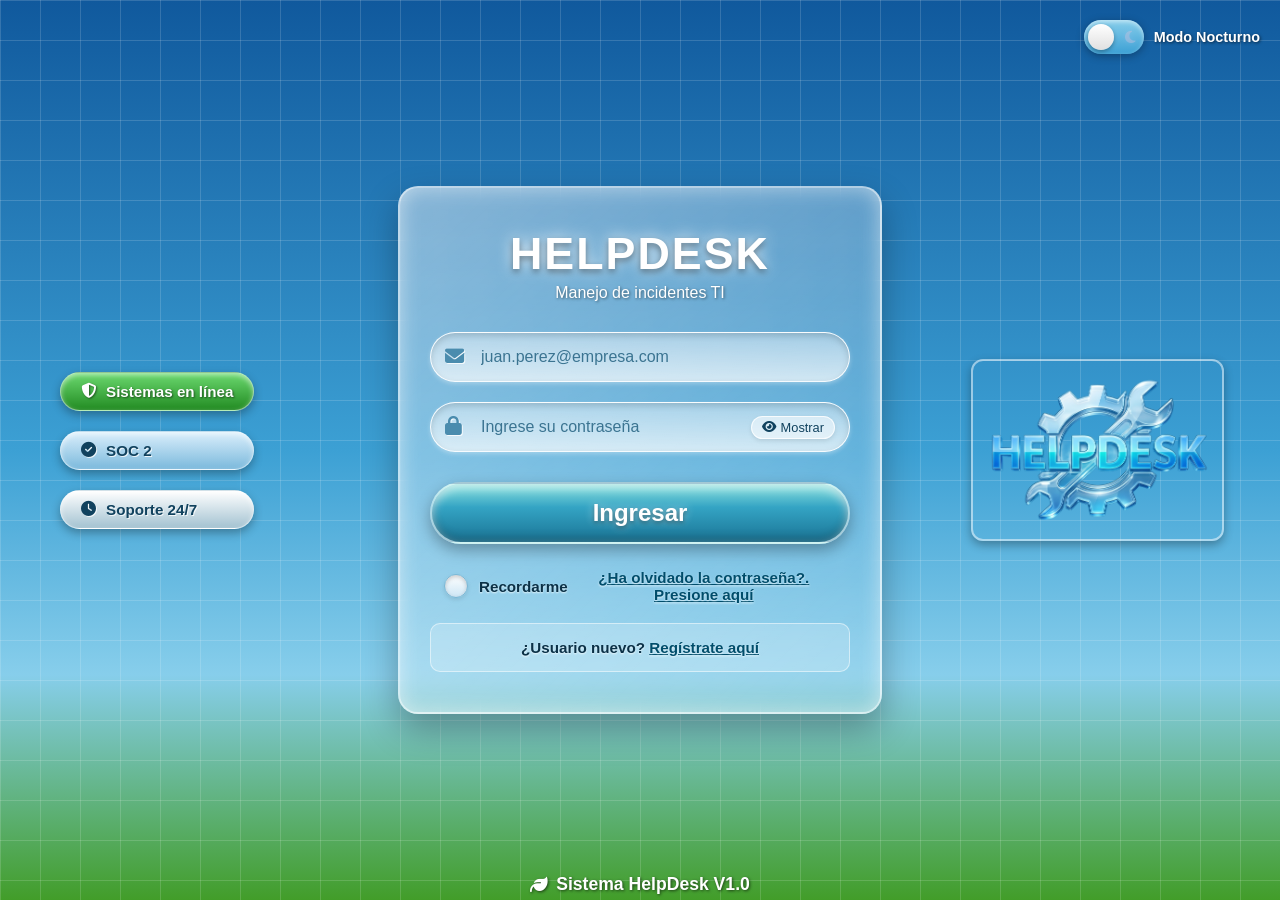
==== frontend/dashboard-admin.html @ 324e69d0 "Creación del favicon minimizado para las tabs de los navegadores." ====
<!DOCTYPE html>
<html lang="es">
<head>
    <meta charset="UTF-8">
    <meta name="viewport" content="width=device-width, initial-scale=1.0">
    <title>Administración - HelpDesk IT</title>
    <link rel="stylesheet" href="styles/dashboard-admin.css">
    <link rel="stylesheet" href="https://cdnjs.cloudflare.com/ajax/libs/font-awesome/6.4.0/css/all.min.css">
    <link rel="icon" type="image/png" href="favicon.png">
</head>
<body>
    <div class="background"></div>
    <div class="grid-overlay"></div>
    <div class="stars-overlay"></div>

    <!-- Topbar -->
    <header class="topbar">
        <div class="topbar-left">
            <h1><span class="logo-icon"><img src="logohelpdesk.png" alt="HelpDesk"></span> Administración HelpDesk</h1>
        </div>
        <div class="topbar-center">
            <nav class="main-nav">
                <button class="nav-btn active" data-page="resumen" title="Resumen general"><i class="fas fa-gauge-high"></i> <span>Resumen</span></button>
                <button class="nav-btn" data-page="usuarios" title="Gestión de usuarios y roles"><i class="fas fa-users-gear"></i> <span>Usuarios</span></button>
                <button class="nav-btn" data-page="bd" title="Base de datos"><i class="fas fa-database"></i> <span>BD</span></button>
                <button class="nav-btn" data-page="respaldos" title="Respaldos"><i class="fas fa-shield-halved"></i> <span>Respaldos</span></button>
                <button class="nav-btn" data-page="logs" title="Logs de contenedores"><i class="fas fa-terminal"></i> <span>Logs</span></button>
                <button class="nav-btn" data-page="n8n" title="Workflows n8n"><i class="fas fa-diagram-project"></i> <span>N8N</span></button>
                <button class="nav-btn" data-page="ia" title="Modelos y parámetros IA"><i class="fas fa-robot"></i> <span>IA</span></button>
            </nav>
        </div>
        <div class="topbar-right">
            <div class="user-badge">
                <span class="user-role">Admin</span>
                <span class="user-name" id="userName">Cargando...</span>
            </div>
            <div class="theme-switch-wrapper">
                <label class="theme-switch">
                    <input type="checkbox" id="themeCheck">
                    <div class="slider round">
                        <i class="fas fa-sun sun-icon"></i>
                        <i class="fas fa-moon moon-icon"></i>
                    </div>
                </label>
                <span class="theme-label">Modo Nocturno</span>
            </div>
            <button class="logout-btn" id="logoutBtn"><i class="fas fa-sign-out-alt"></i> Salir</button>
        </div>
    </header>

    <div class="main-content">
        <!-- RESUMEN -->
        <section id="page-resumen" class="page-content active">
            <div class="coordinator-panel-scroll">
                <div class="panel-header-banner">
                    <div class="header-info">
                        <h2>Centro de Administración</h2>
                        <p>Potestad total sobre HelpDesk: usuarios, base de datos, respaldos, logs, n8n e IA.</p>
                    </div>
                    <div class="header-actions">
                        <a href="dashboard-coordinador.html" class="action-header-btn primary"><i class="fas fa-columns"></i> Tablero Coordinación</a>
                        <a href="dashboard-agente.html" class="action-header-btn success"><i class="fas fa-list-check"></i> Tablero Agente</a>
                        <a href="http://localhost:8501" target="_blank" class="action-header-btn purple"><i class="fas fa-chart-line"></i> Streamlit</a>
                    </div>
                </div>

                <div class="kpi-grid" id="kpiResumen"></div>

                <div class="table-glass-container">
                    <div class="table-header-bar">
                        <h3>Distribución de roles</h3>
                        <span class="badge-tag">BD real</span>
                    </div>
                    <div class="table-responsive">
                        <table class="glass-table">
                            <thead><tr><th>Rol</th><th>Total</th><th>Activos</th><th>Inactivos</th></tr></thead>
                            <tbody id="rolesBody"></tbody>
                        </table>
                    </div>
                </div>
            </div>
        </section>

        <!-- USUARIOS -->
        <section id="page-usuarios" class="page-content">
            <div class="coordinator-panel-scroll">
                <div class="panel-header-banner">
                    <div class="header-info">
                        <h2>Usuarios y Roles</h2>
                        <p>Crear, promover (incluido administrador temporal), desactivar, restablecer contraseñas y eliminar usuarios.</p>
                    </div>
                    <div class="header-actions">
                        <button class="action-header-btn primary" id="btnNuevoUsuario"><i class="fas fa-user-plus"></i> Nuevo usuario</button>
                        <button class="action-header-btn" id="btnRefrescarUsuarios"><i class="fas fa-rotate"></i> Refrescar</button>
                    </div>
                </div>

                <div id="formNuevoUsuario" class="filter-panel-card" style="display:none;">
                    <h3><i class="fas fa-user-plus"></i> Crear usuario</h3>
                    <div class="filter-grid">
                        <div class="filter-group"><label for="nuNombre">Nombre completo</label><input class="glass-input" id="nuNombre" placeholder="Ana Pérez"></div>
                        <div class="filter-group"><label for="nuEmail">Correo</label><input class="glass-input" id="nuEmail" type="email" placeholder="ana.perez@empresa.com"></div>
                        <div class="filter-group"><label for="nuArea">Área</label><input class="glass-input" id="nuArea" placeholder="TI, Producción..."></div>
                        <div class="filter-group"><label for="nuRol">Rol</label>
                            <select class="glass-select" id="nuRol">
                                <option value="solicitante">solicitante</option>
                                <option value="agente">agente</option>
                                <option value="coordinador">coordinador</option>
                                <option value="administrador">administrador</option>
                            </select>
                        </div>
                        <div class="filter-group"><label for="nuPass">Contraseña inicial (mín. 8)</label><input class="glass-input" id="nuPass" type="password"></div>
                    </div>
                    <div style="margin-top:14px;">
                        <button class="action-header-btn success" id="btnCrearUsuario"><i class="fas fa-check"></i> Crear</button>
                    </div>
                </div>

                <div class="table-glass-container">
                    <div class="table-header-bar">
                        <h3>Usuarios registrados</h3>
                        <span class="badge-tag" id="usuariosCount">0</span>
                    </div>
                    <div class="table-responsive">
                        <table class="glass-table">
                            <thead><tr><th>#</th><th>Nombre</th><th>Correo</th><th>Rol</th><th>Área</th><th>Estado</th><th>Admin temporal</th><th>Acciones</th></tr></thead>
                            <tbody id="usuariosBody"></tbody>
                        </table>
                    </div>
                </div>
            </div>
        </section>

        <!-- BASE DE DATOS -->
        <section id="page-bd" class="page-content">
            <div class="coordinator-panel-scroll">
                <div class="panel-header-banner">
                    <div class="header-info">
                        <h2>Base de Datos</h2>
                        <p>Tablas y filas en vivo (pg_stat_user_tables). Consola SQL completa disponible en el panel Streamlit.</p>
                    </div>
                    <div class="header-actions">
                        <button class="action-header-btn" id="btnRefrescarBD"><i class="fas fa-rotate"></i> Refrescar</button>
                    </div>
                </div>
                <div class="table-glass-container">
                    <div class="table-header-bar"><h3>Tablas</h3><span class="badge-tag">PostgreSQL + pgvector</span></div>
                    <div class="table-responsive">
                        <table class="glass-table">
                            <thead><tr><th>Tabla</th><th>Filas (estimado)</th></tr></thead>
                            <tbody id="bdBody"></tbody>
                        </table>
                    </div>
                </div>
            </div>
        </section>

        <!-- RESPALDOS -->
        <section id="page-respaldos" class="page-content">
            <div class="coordinator-panel-scroll">
                <div class="panel-header-banner">
                    <div class="header-info">
                        <h2>Respaldos de la Base de Datos</h2>
                        <p>pg_dump -Fc en el volumen db_backups del contenedor helpdesk-db.</p>
                    </div>
                    <div class="header-actions">
                        <button class="action-header-btn success" id="btnCrearRespaldo"><i class="fas fa-database"></i> Crear respaldo ahora</button>
                    </div>
                </div>
                <div class="table-glass-container">
                    <div class="table-header-bar"><h3>Respaldos disponibles</h3><span class="badge-tag" id="respaldosCount">0</span></div>
                    <div class="table-responsive">
                        <table class="glass-table">
                            <thead><tr><th>Archivo</th><th>Tamaño</th><th>Fecha</th><th>Acciones</th></tr></thead>
                            <tbody id="respaldosBody"></tbody>
                        </table>
                    </div>
                </div>
            </div>
        </section>

        <!-- LOGS -->
        <section id="page-logs" class="page-content">
            <div class="coordinator-panel-scroll">
                <div class="panel-header-banner">
                    <div class="header-info">
                        <h2>Logs de Contenedores</h2>
                        <p>Backend, base de datos, Streamlit, n8n y Ollama en vivo vía Docker Engine API.</p>
                    </div>
                </div>
                <div class="filter-panel-card">
                    <div class="filter-grid">
                        <div class="filter-group"><label for="logContenedor">Contenedor</label>
                            <select class="glass-select" id="logContenedor">
                                <option value="helpdesk-backend">helpdesk-backend</option>
                                <option value="helpdesk-db">helpdesk-db</option>
                                <option value="helpdesk-streamlit">helpdesk-streamlit</option>
                                <option value="n8n">n8n</option>
                                <option value="ollama">ollama</option>
                            </select>
                        </div>
                        <div class="filter-group"><label for="logTail">Líneas</label>
                            <select class="glass-select" id="logTail">
                                <option>50</option><option>100</option><option selected>200</option><option>500</option>
                            </select>
                        </div>
                        <div class="filter-group" style="justify-content:flex-end;">
                            <label>&nbsp;</label>
                            <button class="action-header-btn primary" id="btnVerLogs"><i class="fas fa-magnifying-glass"></i> Ver logs</button>
                        </div>
                    </div>
                </div>
                <div class="table-glass-container">
                    <div class="table-header-bar"><h3 id="logTitulo">Selecciona un contenedor</h3></div>
                    <pre class="log-box" id="logSalida">Los logs aparecerán aquí...</pre>
                </div>
            </div>
        </section>

        <!-- N8N -->
        <section id="page-n8n" class="page-content">
            <div class="coordinator-panel-scroll">
                <div class="panel-header-banner">
                    <div class="header-info">
                        <h2>Workflows n8n</h2>
                        <p>Activa y desactiva las automatizaciones con la API key del servidor.</p>
                    </div>
                    <div class="header-actions">
                        <button class="action-header-btn" id="btnRefrescarN8N"><i class="fas fa-rotate"></i> Refrescar</button>
                        <a href="http://localhost:5678" target="_blank" class="action-header-btn primary"><i class="fas fa-up-right-from-square"></i> Abrir editor</a>
                    </div>
                </div>
                <div id="n8nLista" class="n8n-lista"></div>
            </div>
        </section>

        <!-- IA -->
        <section id="page-ia" class="page-content">
            <div class="coordinator-panel-scroll">
                <div class="panel-header-banner">
                    <div class="header-info">
                        <h2>Inteligencia Artificial (Ollama)</h2>
                        <p>Modelo activo del chat, descarga de modelos y parámetros de generación.</p>
                    </div>
                </div>

                <div class="filter-panel-card">
                    <h3><i class="fas fa-robot"></i> Modelos instalados</h3>
                    <div id="iaModelos" class="n8n-lista"></div>
                    <div class="filter-grid" style="margin-top:14px;">
                        <div class="filter-group"><label for="iaPullNombre">Descargar modelo nuevo (ollama pull)</label>
                            <input class="glass-input" id="iaPullNombre" placeholder="ej: qwen2.5:3b, mistral:7b"></div>
                        <div class="filter-group" style="justify-content:flex-end;">
                            <label>&nbsp;</label>
                            <button class="action-header-btn primary" id="btnIaPull"><i class="fas fa-download"></i> Descargar</button>
                        </div>
                    </div>
                </div>

                <div class="filter-panel-card">
                    <h3><i class="fas fa-sliders"></i> Parámetros de generación (chat)</h3>
                    <div class="filter-grid">
                        <div class="filter-group"><label for="iaTemp">Temperatura (0-2)</label><input class="glass-input" id="iaTemp" type="number" step="0.1" min="0" max="2"></div>
                        <div class="filter-group"><label for="iaPredict">Máximo de tokens</label><input class="glass-input" id="iaPredict" type="number" step="32" min="32" max="4096"></div>
                        <div class="filter-group"><label for="iaTopP">Top-P (0-1)</label><input class="glass-input" id="iaTopP" type="number" step="0.05" min="0" max="1"></div>
                        <div class="filter-group" style="justify-content:flex-end;">
                            <label>&nbsp;</label>
                            <button class="action-header-btn success" id="btnIaParams"><i class="fas fa-check"></i> Guardar parámetros</button>
                        </div>
                    </div>
                    <p class="hint">Se guardan en configuracion_ia y el backend los envía a n8n/Ollama en cada mensaje del chat.</p>
                </div>
            </div>
        </section>
    </div>

    <!-- Modal de confirmación -->
    <div class="modal-overlay" id="modalOverlay">
        <div class="modal-content">
            <div class="modal-header"><h3 id="modalTitulo">Confirmar</h3></div>
            <div class="modal-body" id="modalCuerpo"></div>
            <div class="modal-footer">
                <button class="btn-cancel" id="modalCancelar">Cancelar</button>
                <button class="btn-confirm" id="modalAceptar">Aceptar</button>
            </div>
        </div>
    </div>

    <!-- Footer -->
    <div class="global-footer">Sistema HelpDesk V1.0 · Administración</div>

    <script src="js/config.js"></script>
    <script src="js/dashboard-admin.js"></script>
    <script src="js/theme-toggle.js"></script>
</body>
</html>
---- frontend/styles/dashboard-admin.css ----
/* ============================================
   DASHBOARD ADMINISTRADOR - Estilo Frutiger Aero
   Hereda las reglas de diseño de login.css / dashboard-coordinador.css
   ============================================ */

/* ============================================
   VARIABLES Y TEMAS (copiadas de dashboard-coordinador.css)
   ============================================ */
:root {
    --glass-bg: rgba(255, 255, 255, 0.25);
    --glass-border: rgba(255, 255, 255, 0.5);
    --glass-bg-strong: rgba(255, 255, 255, 0.45);
    --btn-top: #8de3df;
    --btn-bottom: #1a7495;
    --text-glow: 0 2px 4px rgba(0,0,0,0.4), 0 0 10px rgba(255,255,255,0.6);
    --sky-top: #10599d;
    --sky-mid: #3ca0d4;
    --sky-low: #87ceeb;
    --grass: #429d29;
    --grid-color: rgba(255,255,255,0.15);
    --text-dark: #11425e;
    --text-placeholder: #3b7491;
    --icon-color: #4a8cae;
    --footer-text: #0b3147;
    --link-color: #004d6b;
    --link-hover: #0076a3;
    --nav-bg: rgba(255,255,255,0.15);
    --nav-active: rgba(255,255,255,0.3);
}

body.night-mode {
    --glass-bg: rgba(30,30,50,0.45);
    --glass-border: rgba(100,100,150,0.35);
    --glass-bg-strong: rgba(40,40,70,0.65);
    --btn-top: #4a6fa5;
    --btn-bottom: #1a2a4a;
    --text-glow: 0 2px 4px rgba(0,0,0,0.8), 0 0 10px rgba(200,200,255,0.3);
    --sky-top: #000000;
    --sky-mid: #0a0a2e;
    --sky-low: #1a1a3e;
    --grass: #0d2818;
    --grid-color: rgba(100,100,200,0.1);
    --text-dark: #e0e0ff;
    --text-placeholder: #8888aa;
    --icon-color: #a0a0d0;
    --footer-text: #c0c0e0;
    --link-color: #88aaff;
    --link-hover: #aaccff;
    --nav-bg: rgba(40,40,80,0.3);
    --nav-active: rgba(60,60,120,0.4);
}

* { margin: 0; padding: 0; box-sizing: border-box; }

body, html {
    height: 100%;
    font-family: 'Segoe UI', Tahoma, Geneva, Verdana, sans-serif;
    overflow-x: hidden;
    transition: background 0.5s ease;
}

/* ============================================
   FONDOS (cielo + rejilla + estrellas)
   ============================================ */
.background {
    position: fixed; width: 100%; height: 100%;
    background: linear-gradient(to bottom, var(--sky-top) 0%, var(--sky-mid) 50%, var(--sky-low) 75%, var(--grass) 100%);
    z-index: 0; transition: background 0.5s ease;
}
.grid-overlay {
    position: fixed; width: 100%; height: 100%;
    background-image:
        linear-gradient(var(--grid-color) 1px, transparent 1px),
        linear-gradient(90deg, var(--grid-color) 1px, transparent 1px);
    background-size: 40px 40px;
    pointer-events: none; z-index: 1;
}
.stars-overlay {
    position: fixed; width: 100%; height: 100%;
    background-image:
        radial-gradient(2px 2px at 20px 30px, #fff, transparent),
        radial-gradient(2px 2px at 40px 70px, #fff, transparent),
        radial-gradient(1px 1px at 90px 40px, #fff, transparent),
        radial-gradient(1px 1px at 130px 80px, #fff, transparent),
        radial-gradient(2px 2px at 160px 30px, #fff, transparent),
        radial-gradient(1px 1px at 200px 60px, #fff, transparent),
        radial-gradient(2px 2px at 250px 20px, #fff, transparent),
        radial-gradient(1px 1px at 300px 90px, #fff, transparent);
    background-size: 350px 120px; background-repeat: repeat;
    pointer-events: none; z-index: 1;
    opacity: 0; transition: opacity 0.5s ease;
}
body.night-mode .stars-overlay { opacity: 1; }

/* ============================================
   TOPBAR
   ============================================ */
.topbar {
    position: relative; z-index: 10;
    display: flex; justify-content: space-between; align-items: center;
    padding: 10px 24px;
    background: var(--glass-bg);
    backdrop-filter: blur(10px);
    border-bottom: 2px solid var(--glass-border);
    flex-wrap: wrap; gap: 10px;
}
.topbar-left h1 {
    font-size: 1.2rem; color: white;
    text-shadow: 0 2px 6px rgba(0,0,0,0.5);
    display: flex; align-items: center; gap: 10px;
}
.topbar-left .logo-icon {
    width: 32px; height: 32px;
    background: linear-gradient(135deg, var(--btn-top), var(--btn-bottom));
    border-radius: 8px;
    overflow: hidden;
    box-shadow: 0 2px 8px rgba(0,0,0,0.3);
    display: flex; align-items: center; justify-content: center;
}
.topbar-left .logo-icon img {
    width: 100%; height: 100%;
    object-fit: cover; object-position: center;
    display: block;
}
.topbar-center { display: flex; align-items: center; }
.main-nav {
    display: flex; align-items: center; gap: 6px;
    background: var(--nav-bg);
    border-radius: 12px; padding: 4px 6px;
    border: 1px solid var(--glass-border);
    flex-wrap: wrap;
}
.nav-btn {
    background: transparent; border: none;
    color: rgba(255,255,255,0.7);
    padding: 8px 14px; border-radius: 8px;
    font-size: 0.85rem; cursor: pointer;
    transition: all 0.2s;
    display: flex; align-items: center; gap: 6px;
    font-weight: 500;
    text-shadow: 0 1px 2px rgba(0,0,0,0.2);
}
.nav-btn:hover { background: rgba(255,255,255,0.15); color: white; }
.nav-btn.active {
    background: var(--nav-active); color: white;
    box-shadow: 0 2px 8px rgba(0,0,0,0.2);
}
.topbar-right { display: flex; align-items: center; gap: 15px; flex-wrap: wrap; }
.user-badge {
    display: flex; align-items: center; gap: 8px;
    background: rgba(255,255,255,0.12);
    padding: 4px 14px; border-radius: 20px;
    border: 1px solid rgba(255,255,255,0.2);
}
.user-role {
    font-size: 0.7rem; color: #ffd700; font-weight: 700;
    text-transform: uppercase; letter-spacing: 0.5px;
}
.user-name {
    color: white; font-weight: 600; font-size: 0.9rem;
    text-shadow: 0 1px 3px rgba(0,0,0,0.3);
}
.logout-btn {
    background: rgba(255,255,255,0.15);
    border: 1px solid rgba(255,255,255,0.3);
    color: white; padding: 6px 14px; border-radius: 20px;
    cursor: pointer; font-size: 0.8rem;
    transition: 0.2s; display: flex; align-items: center; gap: 6px;
}
.logout-btn:hover { background: rgba(255,100,100,0.4); }

/* ============================================
   SWITCH DE MODO DIURNO/NOCTURNO (copiado de login.css)
   ========================================== */
.theme-switch-wrapper { display: flex; align-items: center; gap: 10px; }
.theme-switch {
    position: relative;
    display: inline-block;
    width: 60px;
    height: 34px;
}
.theme-switch input { opacity: 0; width: 0; height: 0; }
.slider {
    position: absolute;
    cursor: pointer;
    top: 0; left: 0; right: 0; bottom: 0;
    background: linear-gradient(to bottom, #87ceeb, #3ca0d4);
    transition: 0.4s;
    border-radius: 34px;
    box-shadow: 0 2px 8px rgba(0,0,0,0.3), inset 0 2px 4px rgba(255,255,255,0.5);
    display: flex;
    align-items: center;
    justify-content: space-between;
    padding: 0 8px;
}
body.night-mode .slider {
    background: linear-gradient(to bottom, #1a1a3e, #0a0a2e);
    box-shadow: 0 2px 8px rgba(0,0,0,0.5), inset 0 2px 4px rgba(100,100,200,0.2);
}
.slider:before {
    position: absolute;
    content: "";
    height: 26px;
    width: 26px;
    left: 4px;
    bottom: 4px;
    background: linear-gradient(to bottom, #ffffff, #e0e0e0);
    transition: 0.4s;
    border-radius: 50%;
    box-shadow: 0 2px 4px rgba(0,0,0,0.3);
    z-index: 2;
}
body.night-mode .slider:before {
    background: linear-gradient(to bottom, #f0f0ff, #c0c0e0);
    box-shadow: 0 2px 4px rgba(0,0,0,0.5), 0 0 10px rgba(200,200,255,0.3);
}
input:checked + .slider {
    background: linear-gradient(to bottom, #1a1a3e, #0a0a2e);
}
input:checked + .slider:before { transform: translateX(26px); }
.slider.round { border-radius: 34px; }
.slider.round:before { border-radius: 50%; }
.sun-icon {
    color: #ffcc00;
    font-size: 14px;
    z-index: 1;
    text-shadow: 0 0 5px rgba(255,204,0,0.5);
}
.moon-icon {
    color: #c0c0e0;
    font-size: 14px;
    z-index: 1;
    opacity: 0.5;
    text-shadow: 0 0 5px rgba(200,200,255,0.3);
}
body.night-mode .sun-icon { opacity: 0.5; text-shadow: none; }
body.night-mode .moon-icon {
    opacity: 1;
    color: #ffffff;
    text-shadow: 0 0 8px rgba(255,255,255,0.8);
}
.theme-label {
    color: white;
    font-weight: bold;
    font-size: 0.9rem;
    text-shadow: 1px 1px 3px rgba(0,0,0,0.6);
    user-select: none;
}
body.night-mode .theme-label {
    color: #c0c0e0;
    text-shadow: 1px 1px 3px rgba(0,0,0,0.8);
}

/* ============================================
   CONTENIDO PRINCIPAL
   ============================================ */
.main-content {
    position: relative; z-index: 5;
    padding: 16px 20px;
    height: calc(100vh - 70px);
    overflow: hidden;
}
.page-content { display: none; height: 100%; animation: fadePage 0.3s ease; }
.page-content.active { display: block; }
@keyframes fadePage {
    from { opacity: 0; transform: translateY(10px); }
    to { opacity: 1; transform: translateY(0); }
}
.coordinator-panel-scroll {
    height: 100%;
    overflow-y: auto;
    padding-right: 6px;
    display: flex; flex-direction: column; gap: 16px;
}
.coordinator-panel-scroll::-webkit-scrollbar { width: 6px; }
.coordinator-panel-scroll::-webkit-scrollbar-track { background: transparent; }
.coordinator-panel-scroll::-webkit-scrollbar-thumb { background: rgba(255,255,255,0.2); border-radius: 3px; }

/* Banner de cabecera */
.panel-header-banner {
    display: flex; justify-content: space-between; align-items: center;
    gap: 16px; flex-wrap: wrap;
    background: var(--glass-bg);
    backdrop-filter: blur(10px);
    border: 2px solid var(--glass-border);
    border-radius: 16px;
    padding: 18px 22px;
    box-shadow: 0 8px 32px rgba(0,0,0,0.2);
    flex-shrink: 0;
}
.header-info h2 {
    color: white; font-size: 1.25rem;
    text-shadow: 0 2px 6px rgba(0,0,0,0.5);
    display: flex; align-items: center; gap: 10px;
    margin-bottom: 4px;
}
.header-info p { color: var(--text-dark); font-size: 0.85rem; opacity: 0.9; }
.header-actions { display: flex; gap: 10px; align-items: center; flex-wrap: wrap; }

.action-header-btn {
    display: inline-flex; align-items: center; gap: 8px;
    padding: 9px 18px; border-radius: 12px;
    border: 1px solid rgba(255,255,255,0.4);
    color: white; font-size: 0.85rem; font-weight: 600;
    cursor: pointer; text-decoration: none; transition: all 0.2s;
    background: rgba(255,255,255,0.18);
    text-shadow: 0 1px 2px rgba(0,0,0,0.3);
}
.action-header-btn:hover { transform: translateY(-2px); filter: brightness(1.15); }
.action-header-btn.primary { background: linear-gradient(135deg, rgba(59,130,246,0.75), rgba(29,78,216,0.75)); }
.action-header-btn.success { background: linear-gradient(135deg, rgba(16,185,129,0.75), rgba(4,120,87,0.75)); }
.action-header-btn.purple { background: linear-gradient(135deg, rgba(139,92,246,0.75), rgba(109,40,217,0.75)); }
.action-header-btn.danger { background: linear-gradient(135deg, rgba(239,68,68,0.75), rgba(153,27,27,0.75)); }
.action-header-btn:disabled { opacity: 0.5; cursor: not-allowed; transform: none; }

/* KPIs */
.kpi-grid {
    display: grid;
    grid-template-columns: repeat(auto-fit, minmax(220px, 1fr));
    gap: 14px;
}
.kpi-card {
    display: flex; align-items: center; gap: 14px;
    background: var(--glass-bg);
    backdrop-filter: blur(10px);
    border: 2px solid var(--glass-border);
    border-radius: 16px;
    padding: 16px 18px;
    box-shadow: 0 8px 32px rgba(0,0,0,0.2);
    transition: transform 0.2s;
}
.kpi-card:hover { transform: translateY(-3px); }
.kpi-icon {
    width: 48px; height: 48px; border-radius: 12px;
    display: flex; align-items: center; justify-content: center;
    font-size: 20px; color: white; flex-shrink: 0;
    box-shadow: 0 4px 12px rgba(0,0,0,0.25);
}
.kpi-icon.blue { background: linear-gradient(135deg, #3b82f6, #1d4ed8); }
.kpi-icon.green { background: linear-gradient(135deg, #10b981, #047857); }
.kpi-icon.yellow { background: linear-gradient(135deg, #f59e0b, #b45309); }
.kpi-icon.purple { background: linear-gradient(135deg, #8b5cf6, #6d28d9); }
.kpi-content { display: flex; flex-direction: column; gap: 2px; min-width: 0; }
.kpi-label { font-size: 0.72rem; color: var(--text-placeholder); font-weight: 600; text-transform: uppercase; letter-spacing: 0.4px; }
.kpi-value { font-size: 1.5rem; font-weight: 700; color: var(--text-dark); line-height: 1.1; }
.kpi-trend { font-size: 0.7rem; font-weight: 600; color: var(--text-placeholder); }

/* Tablas de cristal */
.table-glass-container {
    background: var(--glass-bg);
    backdrop-filter: blur(10px);
    border: 2px solid var(--glass-border);
    border-radius: 16px;
    padding: 18px;
    box-shadow: 0 8px 32px rgba(0,0,0,0.2);
}
.table-header-bar {
    display: flex; justify-content: space-between; align-items: center;
    gap: 10px; flex-wrap: wrap; margin-bottom: 14px;
}
.table-header-bar h3 {
    color: white; font-size: 0.95rem;
    text-shadow: 0 1px 4px rgba(0,0,0,0.5);
    display: flex; align-items: center; gap: 8px;
}
.badge-tag {
    font-size: 0.65rem; font-weight: 700;
    padding: 3px 10px; border-radius: 10px;
    background: rgba(255,255,255,0.18);
    border: 1px solid rgba(255,255,255,0.3);
    color: var(--text-dark);
    text-transform: uppercase; letter-spacing: 0.3px;
}
.table-responsive { overflow-x: auto; }
.glass-table { width: 100%; border-collapse: collapse; min-width: 640px; }
.glass-table th {
    text-align: left; padding: 10px 12px;
    font-size: 0.7rem; color: white;
    text-transform: uppercase; letter-spacing: 0.5px;
    text-shadow: 0 1px 3px rgba(0,0,0,0.5);
    border-bottom: 2px solid var(--glass-border);
    white-space: nowrap;
}
.glass-table td {
    padding: 10px 12px;
    font-size: 0.82rem; color: var(--text-dark);
    border-bottom: 1px solid rgba(255,255,255,0.12);
    vertical-align: middle;
}
.glass-table tbody tr { transition: background 0.2s; }
.glass-table tbody tr:hover { background: rgba(255,255,255,0.1); }

/* Pills */
.status-pill, .role-pill {
    display: inline-block; padding: 3px 10px;
    border-radius: 10px; font-size: 0.68rem; font-weight: 700;
    text-transform: uppercase; letter-spacing: 0.3px;
}
.status-pill.activo { background: rgba(16,185,129,0.25); color: #34d399; border: 1px solid rgba(16,185,129,0.4); }
.status-pill.inactivo { background: rgba(107,114,128,0.25); color: #9ca3af; border: 1px solid rgba(107,114,128,0.4); }
.role-pill.administrador { background: rgba(255,200,50,0.25); color: #ffd700; border: 1px solid rgba(255,200,50,0.4); }
.role-pill.coordinador { background: rgba(139,92,246,0.25); color: #a78bfa; border: 1px solid rgba(139,92,246,0.4); }
.role-pill.agente { background: rgba(59,130,246,0.25); color: #60a5fa; border: 1px solid rgba(59,130,246,0.4); }
.role-pill.solicitante { background: rgba(16,185,129,0.25); color: #34d399; border: 1px solid rgba(16,185,129,0.4); }

/* Botones de fila */
.btn-mini {
    padding: 5px 10px; border-radius: 8px;
    border: 1px solid rgba(255,255,255,0.4);
    background: rgba(255,255,255,0.15);
    color: var(--text-dark); font-size: 0.72rem; font-weight: 600;
    cursor: pointer; transition: all 0.2s;
    margin: 2px 2px 2px 0;
}
.btn-mini:hover { background: rgba(255,255,255,0.3); transform: translateY(-1px); }
.btn-mini.danger { background: rgba(239,68,68,0.25); border-color: rgba(239,68,68,0.4); color: #fca5a5; }
.btn-mini.danger:hover { background: rgba(239,68,68,0.4); }

/* Formularios de cristal */
.filter-panel-card {
    background: var(--glass-bg);
    backdrop-filter: blur(10px);
    border: 2px solid var(--glass-border);
    border-radius: 16px;
    padding: 18px;
    box-shadow: 0 8px 32px rgba(0,0,0,0.2);
}
.filter-panel-card h3 {
    color: white; font-size: 0.95rem; margin-bottom: 14px;
    text-shadow: 0 1px 4px rgba(0,0,0,0.5);
    display: flex; align-items: center; gap: 8px;
}
.filter-grid {
    display: grid;
    grid-template-columns: repeat(auto-fit, minmax(170px, 1fr));
    gap: 12px;
}
.filter-group { display: flex; flex-direction: column; gap: 5px; }
.filter-group label {
    font-size: 0.72rem; font-weight: 700; color: var(--text-dark);
    text-transform: uppercase; letter-spacing: 0.4px;
}
.glass-input, .glass-select {
    padding: 9px 12px;
    border: 1px solid var(--glass-border);
    border-radius: 10px;
    background: rgba(255,255,255,0.2);
    color: var(--text-dark);
    font-family: inherit; font-size: 0.85rem;
    outline: none; transition: all 0.2s;
    width: 100%;
}
.glass-input:focus, .glass-select:focus {
    border-color: rgba(255,255,255,0.7);
    box-shadow: 0 0 10px rgba(255,255,255,0.2);
}
.glass-select option { color: #11425e; }
.hint { font-size: 0.72rem; color: var(--text-placeholder); margin-top: 10px; }

/* Lista n8n / modelos IA */
.n8n-lista { display: flex; flex-direction: column; gap: 10px; }
.item-glass {
    display: flex; justify-content: space-between; align-items: center; gap: 12px;
    background: var(--glass-bg);
    border: 2px solid var(--glass-border);
    border-radius: 12px;
    padding: 12px 16px;
    flex-wrap: wrap;
}
.item-glass .item-titulo { color: var(--text-dark); font-weight: 600; font-size: 0.88rem; }
.item-glass .item-meta { color: var(--text-placeholder); font-size: 0.75rem; }
.punto {
    display: inline-block; width: 10px; height: 10px;
    border-radius: 50%; margin-right: 8px;
}

/* Logs */
.log-box {
    background: rgba(10, 25, 40, 0.75);
    border: 1px solid var(--glass-border);
    border-radius: 12px;
    color: #d8f3ff;
    font-family: 'Consolas', 'Courier New', monospace;
    font-size: 0.72rem;
    line-height: 1.45;
    padding: 14px;
    max-height: 480px;
    overflow: auto;
    white-space: pre-wrap;
    word-break: break-word;
}

/* Modal */
.modal-overlay {
    position: fixed; inset: 0;
    background: rgba(0,0,0,0.5);
    backdrop-filter: blur(4px);
    z-index: 2000;
    display: none; align-items: center; justify-content: center;
}
.modal-overlay.open { display: flex; }
.modal-content {
    width: min(460px, calc(100vw - 40px));
    background: var(--glass-bg-strong);
    backdrop-filter: blur(16px);
    border: 2px solid var(--glass-border);
    border-radius: 20px;
    box-shadow: 0 16px 48px rgba(0,0,0,0.4);
    overflow: hidden;
}
.modal-header {
    padding: 14px 20px;
    border-bottom: 2px solid var(--glass-border);
}
.modal-header h3 { color: white; text-shadow: 0 1px 4px rgba(0,0,0,0.5); font-size: 1rem; }
.modal-body { padding: 18px 20px; color: var(--text-dark); font-size: 0.88rem; line-height: 1.5; }
.modal-body .glass-input, .modal-body .glass-select { margin-top: 6px; }
.modal-footer {
    padding: 14px 20px;
    border-top: 1px solid var(--glass-border);
    display: flex; justify-content: flex-end; gap: 10px;
}
.btn-cancel {
    padding: 9px 18px; border-radius: 12px;
    border: 1px solid rgba(255,255,255,0.4);
    background: rgba(255,255,255,0.15);
    color: var(--text-dark); font-weight: 600; cursor: pointer;
}
.btn-confirm {
    padding: 9px 18px; border-radius: 12px; border: none;
    background: linear-gradient(135deg, rgba(59,130,246,0.85), rgba(29,78,216,0.85));
    color: white; font-weight: 600; cursor: pointer;
}
.btn-confirm.danger { background: linear-gradient(135deg, rgba(239,68,68,0.85), rgba(153,27,27,0.85)); }

/* Footer */
.global-footer {
    position: fixed; bottom: 10px; left: 50%;
    transform: translateX(-50%);
    color: white; font-size: 0.8rem;
    text-shadow: 0 1px 3px rgba(0,0,0,0.6);
    z-index: 5; opacity: 0.7;
}

/* Toast */
.coord-toast {
    position: fixed; bottom: 50px; left: 50%;
    transform: translateX(-50%) translateY(20px);
    background: var(--glass-bg-strong);
    backdrop-filter: blur(12px);
    border: 2px solid var(--glass-border);
    color: var(--text-dark); font-weight: 600; font-size: 0.85rem;
    padding: 12px 22px; border-radius: 30px;
    box-shadow: 0 12px 40px rgba(0,0,0,0.35);
    opacity: 0; pointer-events: none;
    transition: all 0.3s ease; z-index: 3000;
}
.coord-toast.show { opacity: 1; transform: translateX(-50%) translateY(0); }

/* ============================================
   RESPONSIVE
   ============================================ */
@media (max-width: 1100px) {
    .topbar-center { order: 3; width: 100%; }
    .main-nav { width: 100%; justify-content: center; }
}
@media (max-width: 768px) {
    .main-content { padding: 10px; height: auto; min-height: calc(100vh - 160px); }
    .coordinator-panel-scroll { overflow: visible; }
    .theme-label { display: none; }
    .theme-switch-wrapper { gap: 6px; }
    .glass-table { min-width: 520px; }
}
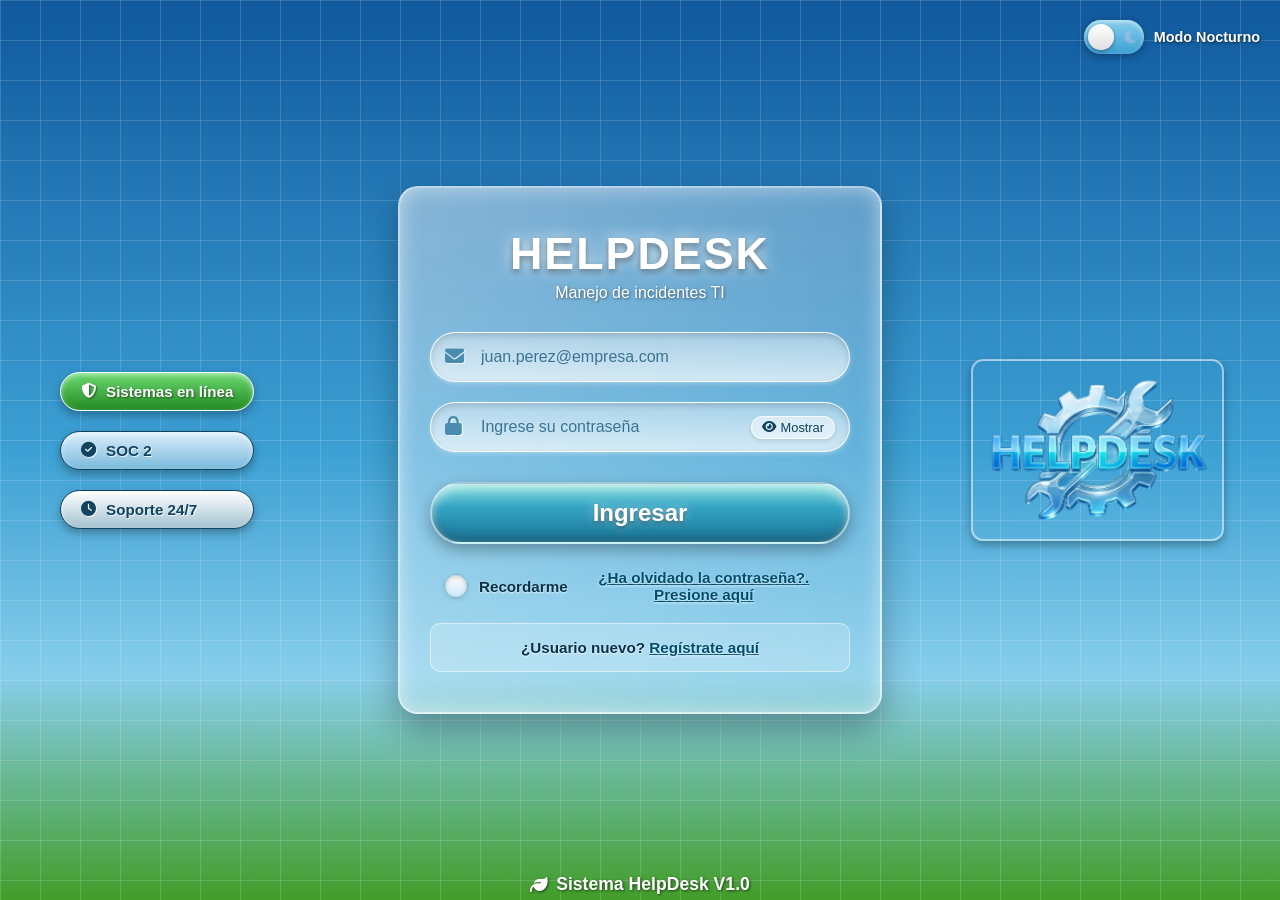
==== commit f251a191: "Creación del chat global para usuarios y actualización de frontend todo relacionado a el chat." ====
--- a/frontend/dashboard-admin.html
+++ b/frontend/dashboard-admin.html
@@ -289,8 +289,43 @@
     <!-- Footer -->
     <div class="global-footer">Sistema HelpDesk V1.0 · Administración</div>
 
+    <!-- Chat FAB (admin: Chat IA + Chat Global) -->
+    <button class="chat-fab" id="chatFab" aria-label="Abrir chat de soporte">
+        <span class="fab-icon">
+            <i class="fas fa-robot fab-open-icon" aria-hidden="true"></i>
+            <i class="fas fa-times fab-close-icon" aria-hidden="true"></i>
+        </span>
+    </button>
+
+    <!-- Chat Panel (flotante) -->
+    <div class="chat-panel" id="chatPanel">
+        <div class="chat-header">
+            <h3><i class="fas fa-robot chat-header-icon" aria-hidden="true"></i> Chat Soporte</h3>
+            <div style="display:flex; gap:8px; align-items:center;">
+                <button class="chat-close" id="chatClose">✕</button>
+            </div>
+        </div>
+        <div class="chat-tabs" role="tablist" aria-label="Tipo de chat">
+            <button type="button" class="chat-tab active" data-chat-tab="ia" role="tab" aria-selected="true">Chat IA</button>
+            <button type="button" class="chat-tab" data-chat-tab="global" role="tab" aria-selected="false">Chat Global</button>
+        </div>
+        <div class="chat-messages" id="chatMessages">
+            <div class="chat-msg bot">
+                ¡Hola! Asistente IA del HelpDesk. Puedo darte el estado del sistema con datos reales y ayudarte con consultas técnicas. ¿En qué te ayudo?
+            </div>
+        </div>
+        <div class="chat-messages chat-global-msgs" id="chatGlobalMessages" style="display:none;">
+            <div class="chat-msg system">Canal común de todo el equipo HelpDesk. Los mensajes son visibles para todos los roles.</div>
+        </div>
+        <div class="chat-input-area">
+            <textarea id="chatInput" rows="1" placeholder="Escribe tu mensaje..."></textarea>
+            <button class="chat-send-btn" id="chatSendBtn">➤</button>
+        </div>
+    </div>
+
     <script src="js/config.js"></script>
     <script src="js/dashboard-admin.js"></script>
+    <script src="js/chat-global.js"></script>
     <script src="js/theme-toggle.js"></script>
 </body>
 </html>
--- a/frontend/styles/dashboard-admin.css
+++ b/frontend/styles/dashboard-admin.css
@@ -366,11 +366,12 @@
 .badge-tag {
     font-size: 0.65rem; font-weight: 700;
     padding: 3px 10px; border-radius: 10px;
-    background: rgba(255,255,255,0.18);
-    border: 1px solid rgba(255,255,255,0.3);
-    color: var(--text-dark);
+    background: #e8f4fb;
+    border: 1px solid #124b8b;
+    color: #124b8b;
     text-transform: uppercase; letter-spacing: 0.3px;
 }
+body.night-mode .badge-tag { background: #203b5c; border-color: #cfe3ff; color: #cfe3ff; }
 .table-responsive { overflow-x: auto; }
 .glass-table { width: 100%; border-collapse: collapse; min-width: 640px; }
 .glass-table th {
@@ -395,13 +396,21 @@
     display: inline-block; padding: 3px 10px;
     border-radius: 10px; font-size: 0.68rem; font-weight: 700;
     text-transform: uppercase; letter-spacing: 0.3px;
-}
-.status-pill.activo { background: rgba(16,185,129,0.25); color: #34d399; border: 1px solid rgba(16,185,129,0.4); }
-.status-pill.inactivo { background: rgba(107,114,128,0.25); color: #9ca3af; border: 1px solid rgba(107,114,128,0.4); }
-.role-pill.administrador { background: rgba(255,200,50,0.25); color: #ffd700; border: 1px solid rgba(255,200,50,0.4); }
-.role-pill.coordinador { background: rgba(139,92,246,0.25); color: #a78bfa; border: 1px solid rgba(139,92,246,0.4); }
-.role-pill.agente { background: rgba(59,130,246,0.25); color: #60a5fa; border: 1px solid rgba(59,130,246,0.4); }
-.role-pill.solicitante { background: rgba(16,185,129,0.25); color: #34d399; border: 1px solid rgba(16,185,129,0.4); }
+    border: 1px solid currentColor;
+}
+.status-pill.activo { background: #b8f2d6; color: #075f3d; }
+.status-pill.inactivo { background: #e5e7eb; color: #374151; }
+.role-pill.administrador { background: #fff0a8; color: #684b00; }
+.role-pill.coordinador { background: #e5d7ff; color: #54208a; }
+.role-pill.agente { background: #cfe3ff; color: #124b8b; }
+.role-pill.solicitante { background: #b8f2d6; color: #075f3d; }
+
+body.night-mode .status-pill.activo { background: #075f3d; color: #b8f2d6; }
+body.night-mode .status-pill.inactivo { background: #374151; color: #e5e7eb; }
+body.night-mode .role-pill.administrador { background: #684b00; color: #fff0a8; }
+body.night-mode .role-pill.coordinador { background: #54208a; color: #e5d7ff; }
+body.night-mode .role-pill.agente { background: #124b8b; color: #cfe3ff; }
+body.night-mode .role-pill.solicitante { background: #075f3d; color: #b8f2d6; }
 
 /* Botones de fila */
 .btn-mini {
@@ -571,3 +580,272 @@
     .theme-switch-wrapper { gap: 6px; }
     .glass-table { min-width: 520px; }
 }
+
+/* ============================================
+   CHAT GLOBAL / IA (widget compartido)
+   Diseño "Asistente IA": FAB circular con robot,
+   tabs segmentadas y badge de no leídos.
+============================================ */
+.chat-fab {
+    position: fixed; bottom: 24px; right: 24px;
+    z-index: 1000; width: 60px; height: 60px;
+    border-radius: 50%;
+    border: 2px solid rgba(255,255,255,0.65);
+    background: linear-gradient(to bottom, var(--btn-top) 0%, #34a4c4 45%, var(--btn-bottom) 100%);
+    color: white; cursor: pointer;
+    box-shadow: 0 6px 20px rgba(0,0,0,0.3),
+                inset 0 3px 8px rgba(255,255,255,0.5),
+                inset 0 -3px 8px rgba(0,0,0,0.15);
+    transition: all 0.3s ease;
+    display: flex; align-items: center; justify-content: center;
+}
+.chat-fab:hover { transform: scale(1.08); box-shadow: 0 8px 24px rgba(0,0,0,0.35), inset 0 3px 10px rgba(255,255,255,0.6); }
+.chat-fab .fab-icon {
+    position: relative;
+    display: flex; align-items: center; justify-content: center;
+    width: 100%; height: 100%;
+}
+.chat-fab .fab-icon i {
+    position: absolute;
+    font-size: 24px;
+    text-shadow: 0 2px 4px rgba(0,0,0,0.35);
+    transition: opacity 0.25s ease, transform 0.25s ease;
+}
+.chat-fab .fab-close-icon { opacity: 0; transform: scale(0.4) rotate(-90deg); }
+.chat-fab.open .fab-open-icon { opacity: 0; transform: scale(0.4) rotate(90deg); }
+.chat-fab.open .fab-close-icon { opacity: 1; transform: scale(1) rotate(0deg); }
+body.night-mode .chat-fab .fab-icon i { text-shadow: 0 2px 6px rgba(0,0,0,0.6), 0 0 10px rgba(160,200,255,0.4); }
+
+/* Badge de mensajes no leídos */
+.fab-badge {
+    position: absolute;
+    top: -4px; right: -4px;
+    min-width: 20px; height: 20px;
+    padding: 0 5px;
+    border-radius: 10px;
+    background: linear-gradient(to bottom, #ff7b7b, #d63c3c);
+    border: 2px solid rgba(255,255,255,0.85);
+    color: white;
+    font-size: 0.68rem; font-weight: 700;
+    display: flex; align-items: center; justify-content: center;
+    box-shadow: 0 2px 6px rgba(0,0,0,0.3);
+    pointer-events: none;
+}
+.fab-badge[hidden] { display: none; }
+
+/* Panel flotante */
+.chat-panel {
+    position: fixed;
+    bottom: 94px; right: 24px;
+    width: 370px; height: 500px;
+    z-index: 999;
+    background: rgba(255,255,255,0.55);
+    backdrop-filter: blur(12px);
+    -webkit-backdrop-filter: blur(12px);
+    border: 2px solid rgba(255,255,255,0.7);
+    border-radius: 20px;
+    box-shadow: 0 12px 40px rgba(0,0,0,0.35);
+    display: flex; flex-direction: column;
+    overflow: hidden;
+    transition: all 0.3s ease;
+    opacity: 0;
+    transform: translateY(20px) scale(0.95);
+    pointer-events: none;
+}
+body.night-mode .chat-panel {
+    background: rgba(30,30,60,0.65);
+    border-color: rgba(100,100,160,0.4);
+}
+.chat-panel.open {
+    opacity: 1;
+    transform: translateY(0) scale(1);
+    pointer-events: all;
+}
+
+/* Header */
+.chat-header {
+    padding: 14px 18px;
+    background: linear-gradient(135deg, rgba(255,255,255,0.3), rgba(255,255,255,0.1));
+    border-bottom: 2px solid var(--glass-border);
+    display: flex; align-items: center; justify-content: space-between;
+}
+.chat-header h3 {
+    font-size: 1rem; color: white;
+    text-shadow: 0 1px 4px rgba(0,0,0,0.4);
+    display: flex; align-items: center; gap: 8px;
+}
+.chat-header-icon {
+    display: grid;
+    place-items: center;
+    flex-shrink: 0;
+    width: 30px; height: 30px;
+    border-radius: 50%;
+    background: linear-gradient(to bottom, rgba(255,255,255,0.35), rgba(255,255,255,0.08));
+    border: 1px solid rgba(255,255,255,0.5);
+    box-shadow: inset 0 2px 4px rgba(255,255,255,0.4), 0 2px 5px rgba(0,0,0,0.2);
+    text-shadow: none;
+}
+.chat-header-icon i { line-height: 1; display: block; }
+.chat-close {
+    background: rgba(255,255,255,0.2);
+    border: 1px solid rgba(255,255,255,0.4);
+    color: white; width: 28px; height: 28px;
+    border-radius: 50%; cursor: pointer;
+    display: flex; align-items: center; justify-content: center;
+    font-size: 14px; transition: background 0.2s;
+}
+.chat-close:hover { background: rgba(255,100,100,0.4); }
+
+/* Tabs segmentadas (Chat IA / Chat Global) */
+.chat-tabs {
+    display: flex; gap: 4px;
+    padding: 8px 12px 0 12px;
+    background: linear-gradient(135deg, rgba(255,255,255,0.18), rgba(255,255,255,0.06));
+}
+.chat-tab {
+    flex: 1;
+    padding: 8px 10px;
+    border: 1px solid transparent;
+    border-radius: 12px 12px 0 0;
+    background: rgba(255,255,255,0.12);
+    color: var(--text-placeholder);
+    font-family: inherit; font-size: 0.82rem; font-weight: 700;
+    cursor: pointer;
+    transition: all 0.25s ease;
+}
+.chat-tab:hover { background: rgba(255,255,255,0.25); color: var(--text-dark); }
+.chat-tab.active {
+    background: linear-gradient(to bottom, var(--btn-top), #34a4c4);
+    color: white;
+    text-shadow: 0 1px 2px rgba(0,0,0,0.3);
+    box-shadow: 0 3px 8px rgba(0,0,0,0.2), inset 0 2px 4px rgba(255,255,255,0.45);
+    border-color: rgba(255,255,255,0.5);
+}
+body.night-mode .chat-tab { background: rgba(60,60,100,0.35); color: #8888aa; }
+body.night-mode .chat-tab:hover { background: rgba(80,80,130,0.5); color: #c0c0e0; }
+body.night-mode .chat-tab.active { background: linear-gradient(to bottom, var(--btn-top), var(--btn-bottom)); color: #e0e0ff; }
+
+/* Mensajes */
+.chat-messages {
+    flex: 1; padding: 14px;
+    overflow-y: auto;
+    display: flex; flex-direction: column; gap: 10px;
+}
+.chat-messages::-webkit-scrollbar { width: 5px; }
+.chat-messages::-webkit-scrollbar-track { background: transparent; }
+.chat-messages::-webkit-scrollbar-thumb { background: rgba(255,255,255,0.15); border-radius: 3px; }
+
+.chat-msg {
+    max-width: 85%; padding: 10px 14px;
+    border-radius: 14px; font-size: 0.85rem;
+    line-height: 1.5; animation: chatMsgIn 0.3s ease;
+    white-space: pre-wrap; word-wrap: break-word;
+}
+@keyframes chatMsgIn {
+    from { opacity: 0; transform: translateY(10px); }
+    to { opacity: 1; transform: translateY(0); }
+}
+.chat-msg.bot {
+    align-self: flex-start;
+    background: rgba(255,255,255,0.15);
+    border: 1px solid rgba(255,255,255,0.2);
+    color: var(--text-dark);
+    border-bottom-left-radius: 4px;
+}
+.chat-msg.user {
+    align-self: flex-end;
+    background: linear-gradient(135deg, var(--btn-top), var(--btn-bottom));
+    color: white;
+    border-bottom-right-radius: 4px;
+    text-shadow: 0 1px 2px rgba(0,0,0,0.2);
+    box-shadow: 0 2px 8px rgba(0,0,0,0.2);
+}
+.chat-msg.system {
+    align-self: center;
+    background: rgba(255,200,50,0.2);
+    border: 1px solid rgba(255,200,50,0.3);
+    color: #aa7700;
+    font-size: 0.75rem; text-align: center;
+    border-radius: 8px;
+    max-width: 95%;
+}
+body.night-mode .chat-msg.bot { background: rgba(60,60,100,0.4); color: #d0d0ff; }
+body.night-mode .chat-msg.system { background: rgba(255,200,50,0.15); color: #ffcc44; }
+.chat-msg .msg-meta {
+    font-size: 0.65rem;
+    color: var(--text-placeholder);
+    margin-top: 6px; padding-top: 6px;
+    border-top: 1px solid rgba(255,255,255,0.1);
+}
+
+/* Typing indicator (fallback IA admin) */
+.typing-indicator {
+    align-self: flex-start;
+    display: flex; gap: 4px; padding: 10px 14px;
+    background: rgba(255,255,255,0.15);
+    border: 1px solid rgba(255,255,255,0.2);
+    border-radius: 14px; border-bottom-left-radius: 4px;
+}
+.typing-indicator span {
+    width: 8px; height: 8px; border-radius: 50%;
+    background: var(--text-placeholder);
+    animation: chatTypingBounce 1.4s infinite;
+}
+.typing-indicator span:nth-child(2) { animation-delay: 0.2s; }
+.typing-indicator span:nth-child(3) { animation-delay: 0.4s; }
+@keyframes chatTypingBounce {
+    0%, 60%, 100% { transform: translateY(0); opacity: 0.4; }
+    30% { transform: translateY(-6px); opacity: 1; }
+}
+
+/* Input area */
+.chat-input-area {
+    padding: 12px;
+    border-top: 2px solid var(--glass-border);
+    display: flex; gap: 8px; align-items: flex-end;
+}
+.chat-input-area textarea {
+    flex: 1; padding: 10px 14px;
+    border: 1px solid var(--glass-border);
+    border-radius: 20px;
+    background: rgba(255,255,255,0.15);
+    color: var(--text-dark);
+    font-family: inherit; font-size: 0.85rem;
+    resize: none; outline: none; max-height: 80px;
+    transition: all 0.3s;
+}
+.chat-input-area textarea:focus {
+    border-color: rgba(255,255,255,0.7);
+    box-shadow: 0 0 10px rgba(255,255,255,0.2);
+}
+.chat-input-area textarea::placeholder { color: var(--text-placeholder); }
+body.night-mode .chat-input-area textarea { background: rgba(40,40,80,0.4); color: #d0d0ff; }
+
+.chat-send-btn {
+    width: 42px; height: 42px; border-radius: 50%;
+    border: none;
+    background: linear-gradient(to bottom, var(--btn-top), var(--btn-bottom));
+    color: white; font-size: 18px; cursor: pointer;
+    box-shadow: 0 3px 10px rgba(0,0,0,0.25);
+    transition: all 0.2s;
+    display: flex; align-items: center; justify-content: center;
+    flex-shrink: 0;
+}
+.chat-send-btn:hover { transform: scale(1.1); }
+.chat-send-btn:disabled { opacity: 0.4; cursor: not-allowed; transform: none; }
+
+/* Responsive */
+@media (max-width: 600px) {
+    .chat-panel {
+        width: calc(100% - 24px);
+        right: 12px; left: 12px;
+        bottom: 84px; height: 55vh;
+    }
+    .chat-fab { bottom: 16px; right: 16px; width: 52px; height: 52px; }
+    .chat-fab .fab-icon i { font-size: 20px; }
+    .chat-tabs { padding: 6px 10px 0 10px; }
+    .chat-tab { font-size: 0.75rem; padding: 7px 8px; }
+}
+@media (max-width: 360px) {
+    .chat-panel { height: 50vh; }
+}
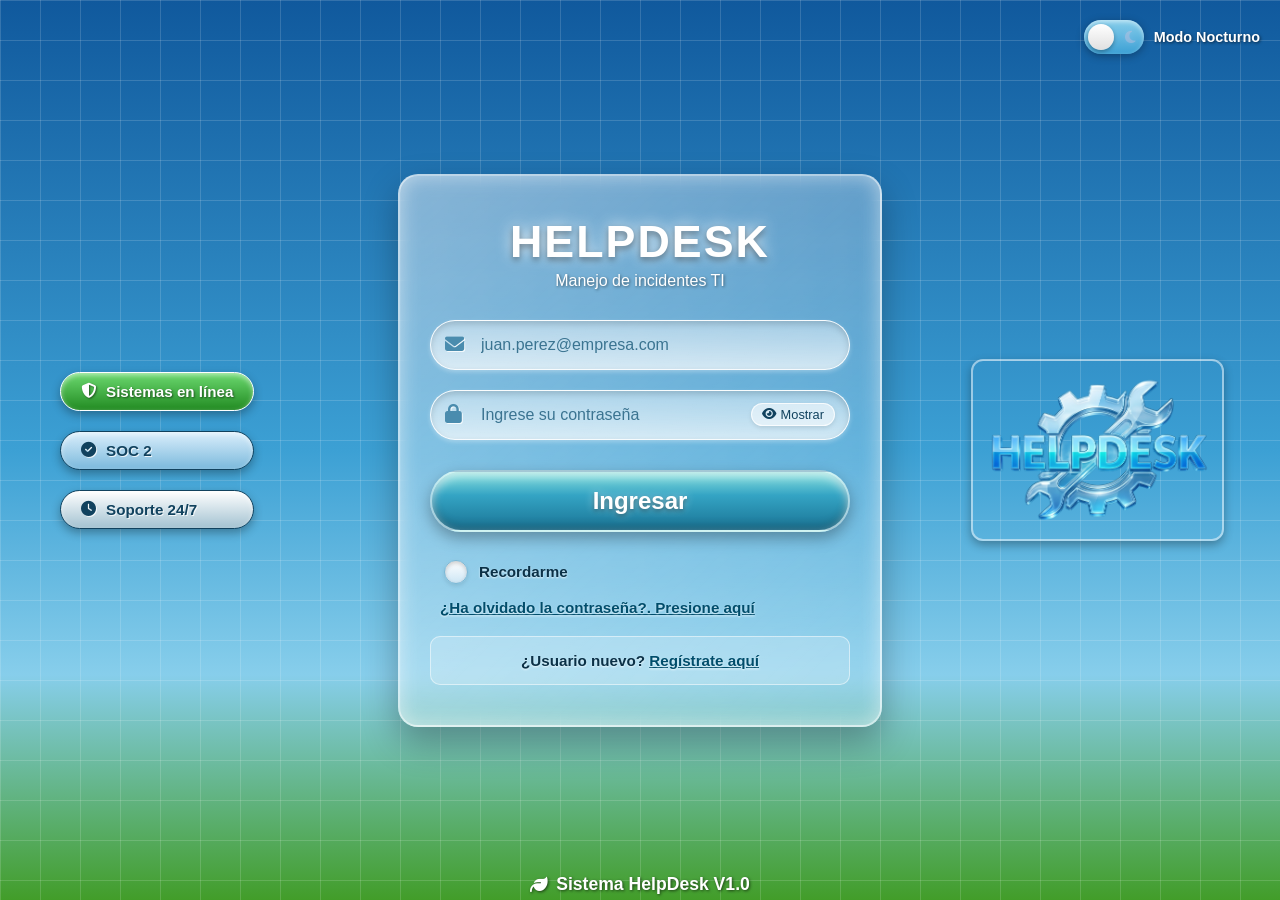
==== commit 637bbcb5: "Anade MFA (TOTP) para cuentas con privilegios: setup, login en dos pasos y UI" ====
--- a/frontend/dashboard-admin.html
+++ b/frontend/dashboard-admin.html
@@ -27,6 +27,7 @@
                 <button class="nav-btn" data-page="logs" title="Logs de contenedores"><i class="fas fa-terminal"></i> <span>Logs</span></button>
                 <button class="nav-btn" data-page="n8n" title="Workflows n8n"><i class="fas fa-diagram-project"></i> <span>N8N</span></button>
                 <button class="nav-btn" data-page="ia" title="Modelos y parámetros IA"><i class="fas fa-robot"></i> <span>IA</span></button>
+                <button class="nav-btn" data-page="seguridad" title="Doble factor (2FA)"><i class="fas fa-shield-halved"></i> <span>Seguridad</span></button>
             </nav>
         </div>
         <div class="topbar-right">
@@ -272,9 +273,51 @@
                 </div>
             </div>
         </section>
+        <!-- SEGURIDAD / 2FA -->
+        <section id="page-seguridad" class="page-content">
+            <div class="coordinator-panel-scroll">
+                <div class="panel-header-banner">
+                    <div class="header-info">
+                        <h2>Seguridad · Doble factor (2FA)</h2>
+                        <p>Añade un segundo factor TOTP a tu cuenta. Muy recomendado para administradores y coordinadores.</p>
+                    </div>
+                </div>
+
+                <div class="filter-panel-card">
+                    <h3><i class="fas fa-shield-halved"></i> Estado de tu 2FA</h3>
+                    <p id="mfaEstado" style="margin:6px 0 14px;">Cargando...</p>
+
+                    <div id="mfaActions">
+                        <button class="action-header-btn primary" id="btnMfaSetup"><i class="fas fa-shield-halved"></i> Activar 2FA</button>
+                    </div>
+
+                    <div id="mfaSetupBox" style="display:none;">
+                        <p>1. Escanea el QR con Google Authenticator / Authy / Aegis:</p>
+                        <img id="mfaQr" alt="QR 2FA" style="width:180px;height:180px;background:#fff;padding:8px;border-radius:8px;">
+                        <p style="margin-top:8px;">O introduce la clave manualmente: <code id="mfaSecret"></code></p>
+                        <div class="filter-group" style="max-width:240px;">
+                            <label for="mfaEnableCode">2. Código de 6 dígitos de la app</label>
+                            <input class="glass-input" id="mfaEnableCode" inputmode="numeric" maxlength="6" placeholder="000000">
+                        </div>
+                        <div style="margin-top:12px;">
+                            <button class="action-header-btn success" id="btnMfaEnable"><i class="fas fa-check"></i> Activar 2FA</button>
+                            <button class="action-header-btn" id="btnMfaCancelar">Cancelar</button>
+                        </div>
+                    </div>
+
+                    <div id="mfaDisableBox" style="display:none;">
+                        <p>Introduce un código válido de tu app para desactivar el 2FA:</p>
+                        <div class="filter-group" style="max-width:240px;">
+                            <input class="glass-input" id="mfaDisableCode" inputmode="numeric" maxlength="6" placeholder="000000">
+                        </div>
+                        <div style="margin-top:12px;">
+                            <button class="action-header-btn" id="btnMfaDisable"><i class="fas fa-shield-halved"></i> Desactivar 2FA</button>
+                        </div>
+                    </div>
+                </div>
+            </div>
+        </section>
     </div>
-
-    <!-- Modal de confirmación -->
     <div class="modal-overlay" id="modalOverlay">
         <div class="modal-content">
             <div class="modal-header"><h3 id="modalTitulo">Confirmar</h3></div>
--- a/frontend/styles/dashboard-admin.css
+++ b/frontend/styles/dashboard-admin.css
@@ -849,3 +849,26 @@
 @media (max-width: 360px) {
     .chat-panel { height: 50vh; }
 }
+
+/* ============================================
+   SPINNER DE CARGA PROPIO
+   No depende de fa-spin: Font Awesome congela sus animaciones
+   cuando el SO tiene "movimiento reducido" activado, y el usuario
+   no percibe que algo está cargando (ISO/IEC 25000: visibilidad
+   del estado del sistema).
+============================================ */
+.spinner-ring {
+    display: inline-block;
+    width: 1em; height: 1em;
+    border: 0.18em solid rgba(11, 74, 107, 0.25);
+    border-top-color: #0b6a94;
+    border-radius: 50%;
+    animation: spinner-rotar 0.9s linear infinite;
+    vertical-align: -0.125em;
+    flex-shrink: 0;
+}
+body.night-mode .spinner-ring {
+    border-color: rgba(255, 255, 255, 0.2);
+    border-top-color: #cfe4ff;
+}
+@keyframes spinner-rotar { to { transform: rotate(360deg); } }
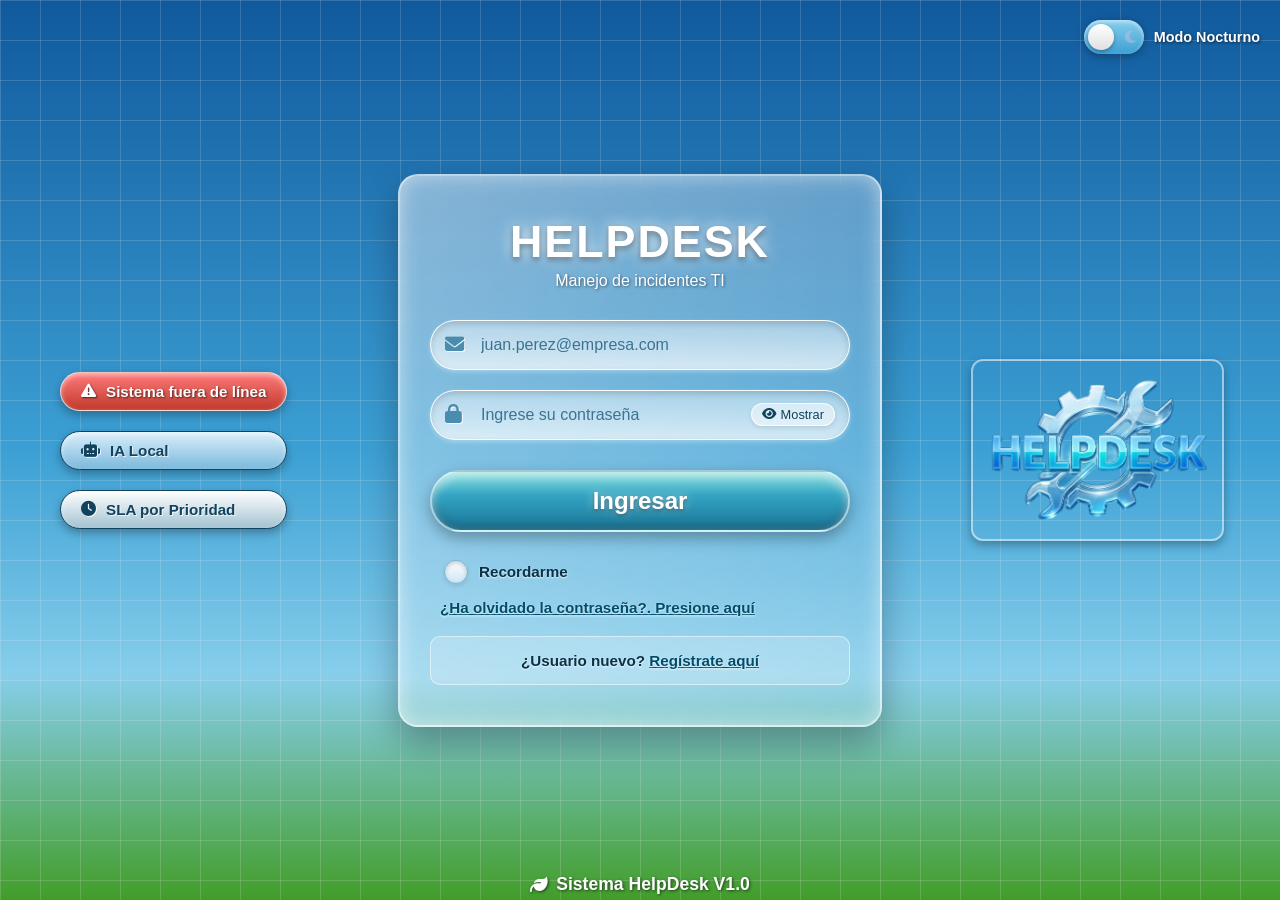
==== commit 63d868ea: "Añadir firma ASCII al final de todos los archivos fuente - 86 archivos firmados (119 en total con lo" ====
--- a/frontend/dashboard-admin.html
+++ b/frontend/dashboard-admin.html
@@ -351,6 +351,7 @@
         <div class="chat-tabs" role="tablist" aria-label="Tipo de chat">
             <button type="button" class="chat-tab active" data-chat-tab="ia" role="tab" aria-selected="true">Chat IA</button>
             <button type="button" class="chat-tab" data-chat-tab="global" role="tab" aria-selected="false">Chat Global</button>
+            <button type="button" class="chat-tab" data-chat-tab="privado" role="tab" aria-selected="false">Privado</button>
         </div>
         <div class="chat-messages" id="chatMessages">
             <div class="chat-msg bot">
@@ -359,6 +360,16 @@
         </div>
         <div class="chat-messages chat-global-msgs" id="chatGlobalMessages" style="display:none;">
             <div class="chat-msg system">Canal común de todo el equipo HelpDesk. Los mensajes son visibles para todos los roles.</div>
+        </div>
+        <div class="chat-privado-lista" id="chatPrivadoLista" style="display:none;">
+            <div class="chat-privado-contactos" id="chatPrivadoContactos"></div>
+        </div>
+        <div class="chat-privado-conv" id="chatPrivadoConv" style="display:none;">
+            <div class="chat-privado-conv-bar">
+                <button type="button" id="chatPrivadoVolver" class="chat-privado-volver" aria-label="Volver a contactos">←</button>
+                <span id="chatPrivadoNombre">Conversación</span>
+            </div>
+            <div class="chat-messages chat-privado-msgs" id="chatPrivadoMessages"></div>
         </div>
         <div class="chat-input-area">
             <textarea id="chatInput" rows="1" placeholder="Escribe tu mensaje..."></textarea>
@@ -372,3 +383,13 @@
     <script src="js/theme-toggle.js"></script>
 </body>
 </html>
+
+<!--
+ ████ █████ ████   ███   ████  ███   ████ █████ ████  █████  ███    
+█ ░░░░█░░░░░█░░░█ █ ░░█ █ ░░░░█ ░░█ █ ░░░░ ░█░░░█░░░█ █░░░░░█ ░░█   
+ ███░░████░░████░░█████░ ███░░█████░ ███░░░ █░░░████░░████░░█████░  
+  ░░█ █░░░░ █░░░█ █░░░█░░ ░░█ █░░░█░░ ░░█   █░░ █░░█░ █░░░░ █░░░█░░ 
+████░░█████░████░░█░░░█░████░░█░░░█░████░░  █░░ █░░░█░█████░█░░░█░░ 
+ ░░░░ ░░░░░░ ░░░░ ░░░  ░░░░░░ ░░░  ░░░░░░ ░  ░░  ░░  ░ ░░░░░ ░░  ░░ 
+  ░░░░  ░░░░░ ░░░░  ░   ░ ░░░░  ░   ░ ░░░░    ░   ░   ░ ░░░░░ ░   ░ 
+-->
--- a/frontend/styles/dashboard-admin.css
+++ b/frontend/styles/dashboard-admin.css
@@ -392,25 +392,23 @@
 .glass-table tbody tr:hover { background: rgba(255,255,255,0.1); }
 
 /* Pills */
+/* Pills estandarizados: relleno vivo + texto blanco + neón blanco suave */
 .status-pill, .role-pill {
     display: inline-block; padding: 3px 10px;
-    border-radius: 10px; font-size: 0.68rem; font-weight: 700;
-    text-transform: uppercase; letter-spacing: 0.3px;
-    border: 1px solid currentColor;
-}
-.status-pill.activo { background: #b8f2d6; color: #075f3d; }
-.status-pill.inactivo { background: #e5e7eb; color: #374151; }
-.role-pill.administrador { background: #fff0a8; color: #684b00; }
-.role-pill.coordinador { background: #e5d7ff; color: #54208a; }
-.role-pill.agente { background: #cfe3ff; color: #124b8b; }
-.role-pill.solicitante { background: #b8f2d6; color: #075f3d; }
-
-body.night-mode .status-pill.activo { background: #075f3d; color: #b8f2d6; }
-body.night-mode .status-pill.inactivo { background: #374151; color: #e5e7eb; }
-body.night-mode .role-pill.administrador { background: #684b00; color: #fff0a8; }
-body.night-mode .role-pill.coordinador { background: #54208a; color: #e5d7ff; }
-body.night-mode .role-pill.agente { background: #124b8b; color: #cfe3ff; }
-body.night-mode .role-pill.solicitante { background: #075f3d; color: #b8f2d6; }
+    border-radius: 999px; font-size: 0.68rem; font-weight: 700;
+    text-transform: uppercase; letter-spacing: 0.4px;
+    color: #fff; white-space: nowrap;
+    background: var(--pill-bg, #475569);
+    border: 1px solid rgba(255,255,255,0.6);
+    text-shadow: 0 1px 2px rgba(0,0,0,0.45);
+    box-shadow: 0 0 8px rgba(255,255,255,0.45), inset 0 0 3px rgba(255,255,255,0.35);
+}
+.status-pill.activo { --pill-bg: #047857; }
+.status-pill.inactivo { --pill-bg: #475569; }
+.role-pill.administrador { --pill-bg: #b45309; }
+.role-pill.coordinador { --pill-bg: #7c3aed; }
+.role-pill.agente { --pill-bg: #1d4ed8; }
+.role-pill.solicitante { --pill-bg: #047857; }
 
 /* Botones de fila */
 .btn-mini {
@@ -465,6 +463,11 @@
 }
 .glass-select option { color: #11425e; }
 .hint { font-size: 0.72rem; color: var(--text-placeholder); margin-top: 10px; }
+
+/* Seguridad (2FA): los <p> del card no heredaban el color del tema y en modo
+   nocturno quedaban en negro (ilegible). Forzamos el color de texto del tema,
+   que se adapta por sí solo a ambos modos. */
+#page-seguridad .filter-panel-card p { color: var(--text-dark); }
 
 /* Lista n8n / modelos IA */
 .n8n-lista { display: flex; flex-direction: column; gap: 10px; }
@@ -632,6 +635,15 @@
     pointer-events: none;
 }
 .fab-badge[hidden] { display: none; }
+
+/* Propagación: el botón del chat "late" si hay mensajes pendientes
+   (respuesta de IA, chat global o chat privado). */
+@keyframes fabNovedad {
+    0%, 100% { transform: scale(1); filter: none; }
+    50%      { transform: scale(1.09); filter: drop-shadow(0 0 10px rgba(255,80,80,0.85)); }
+}
+.chat-fab.tiene-novedad { animation: fabNovedad 1.6s ease-in-out infinite; }
+.chat-fab.tiene-novedad.open { animation: none; }
 
 /* Panel flotante */
 .chat-panel {
@@ -872,3 +884,74 @@
     border-top-color: #cfe4ff;
 }
 @keyframes spinner-rotar { to { transform: rotate(360deg); } }
+
+/* ============================================
+   CHAT PRIVADO 1 A 1 (widget compartido chat-global.js)
+============================================ */
+.chat-privado-lista,
+.chat-privado-conv {
+    flex: 1; min-height: 0;
+    display: flex; flex-direction: column; overflow: hidden;
+}
+.chat-privado-contactos {
+    flex: 1; overflow-y: auto; padding: 8px;
+    display: flex; flex-direction: column; gap: 6px;
+}
+.chat-privado-contactos::-webkit-scrollbar { width: 5px; }
+.chat-privado-contactos::-webkit-scrollbar-thumb { background: rgba(255,255,255,0.15); border-radius: 3px; }
+.chat-privado-item {
+    display: flex; align-items: center; gap: 10px; width: 100%;
+    padding: 9px 10px; text-align: left;
+    border: 1px solid rgba(255,255,255,0.15); border-radius: 12px;
+    background: rgba(255,255,255,0.08); color: var(--text-dark, #1a2b3c);
+    font-family: inherit; cursor: pointer; transition: background 0.2s;
+}
+.chat-privado-item:hover { background: rgba(255,255,255,0.2); }
+.chat-privado-avatar {
+    flex-shrink: 0; width: 34px; height: 34px; border-radius: 50%;
+    display: flex; align-items: center; justify-content: center;
+    background: linear-gradient(135deg, var(--btn-top, #3ca0d4), var(--btn-bottom, #10599d));
+    color: #fff; font-size: 0.72rem; font-weight: 700;
+}
+.chat-privado-info { flex: 1; min-width: 0; display: flex; flex-direction: column; }
+.chat-privado-nombre {
+    font-size: 0.85rem; font-weight: 700; color: var(--text-dark, #1a2b3c);
+    overflow: hidden; text-overflow: ellipsis; white-space: nowrap;
+}
+.chat-privado-sub {
+    font-size: 0.72rem; color: var(--text-placeholder, #6b7a8a);
+    overflow: hidden; text-overflow: ellipsis; white-space: nowrap;
+}
+.chat-privado-badge {
+    flex-shrink: 0; min-width: 20px; height: 20px; padding: 0 6px;
+    display: flex; align-items: center; justify-content: center;
+    border-radius: 10px; background: linear-gradient(to bottom, #ff7b7b, #d63c3c);
+    color: #fff; font-size: 0.68rem; font-weight: 700;
+}
+.chat-privado-conv-bar {
+    display: flex; align-items: center; gap: 8px;
+    padding: 8px 12px; font-size: 0.85rem; font-weight: 700;
+    color: var(--text-dark, #1a2b3c);
+    border-bottom: 1px solid rgba(255,255,255,0.18);
+}
+.chat-privado-volver {
+    background: rgba(255,255,255,0.15);
+    border: 1px solid rgba(255,255,255,0.35);
+    color: white; width: 26px; height: 26px; border-radius: 50%;
+    cursor: pointer; font-size: 0.9rem; line-height: 1;
+}
+.chat-privado-volver:hover { background: rgba(255,255,255,0.3); }
+body.night-mode .chat-privado-item,
+body.night-mode .chat-privado-nombre,
+body.night-mode .chat-privado-conv-bar { color: #e0e0ff; }
+.chat-privado-msgs { flex: 1; min-height: 0; }
+
+/*
+ ████ █████ ████   ███   ████  ███   ████ █████ ████  █████  ███    
+█ ░░░░█░░░░░█░░░█ █ ░░█ █ ░░░░█ ░░█ █ ░░░░ ░█░░░█░░░█ █░░░░░█ ░░█   
+ ███░░████░░████░░█████░ ███░░█████░ ███░░░ █░░░████░░████░░█████░  
+  ░░█ █░░░░ █░░░█ █░░░█░░ ░░█ █░░░█░░ ░░█   █░░ █░░█░ █░░░░ █░░░█░░ 
+████░░█████░████░░█░░░█░████░░█░░░█░████░░  █░░ █░░░█░█████░█░░░█░░ 
+ ░░░░ ░░░░░░ ░░░░ ░░░  ░░░░░░ ░░░  ░░░░░░ ░  ░░  ░░  ░ ░░░░░ ░░  ░░ 
+  ░░░░  ░░░░░ ░░░░  ░   ░ ░░░░  ░   ░ ░░░░    ░   ░   ░ ░░░░░ ░   ░ 
+*/
